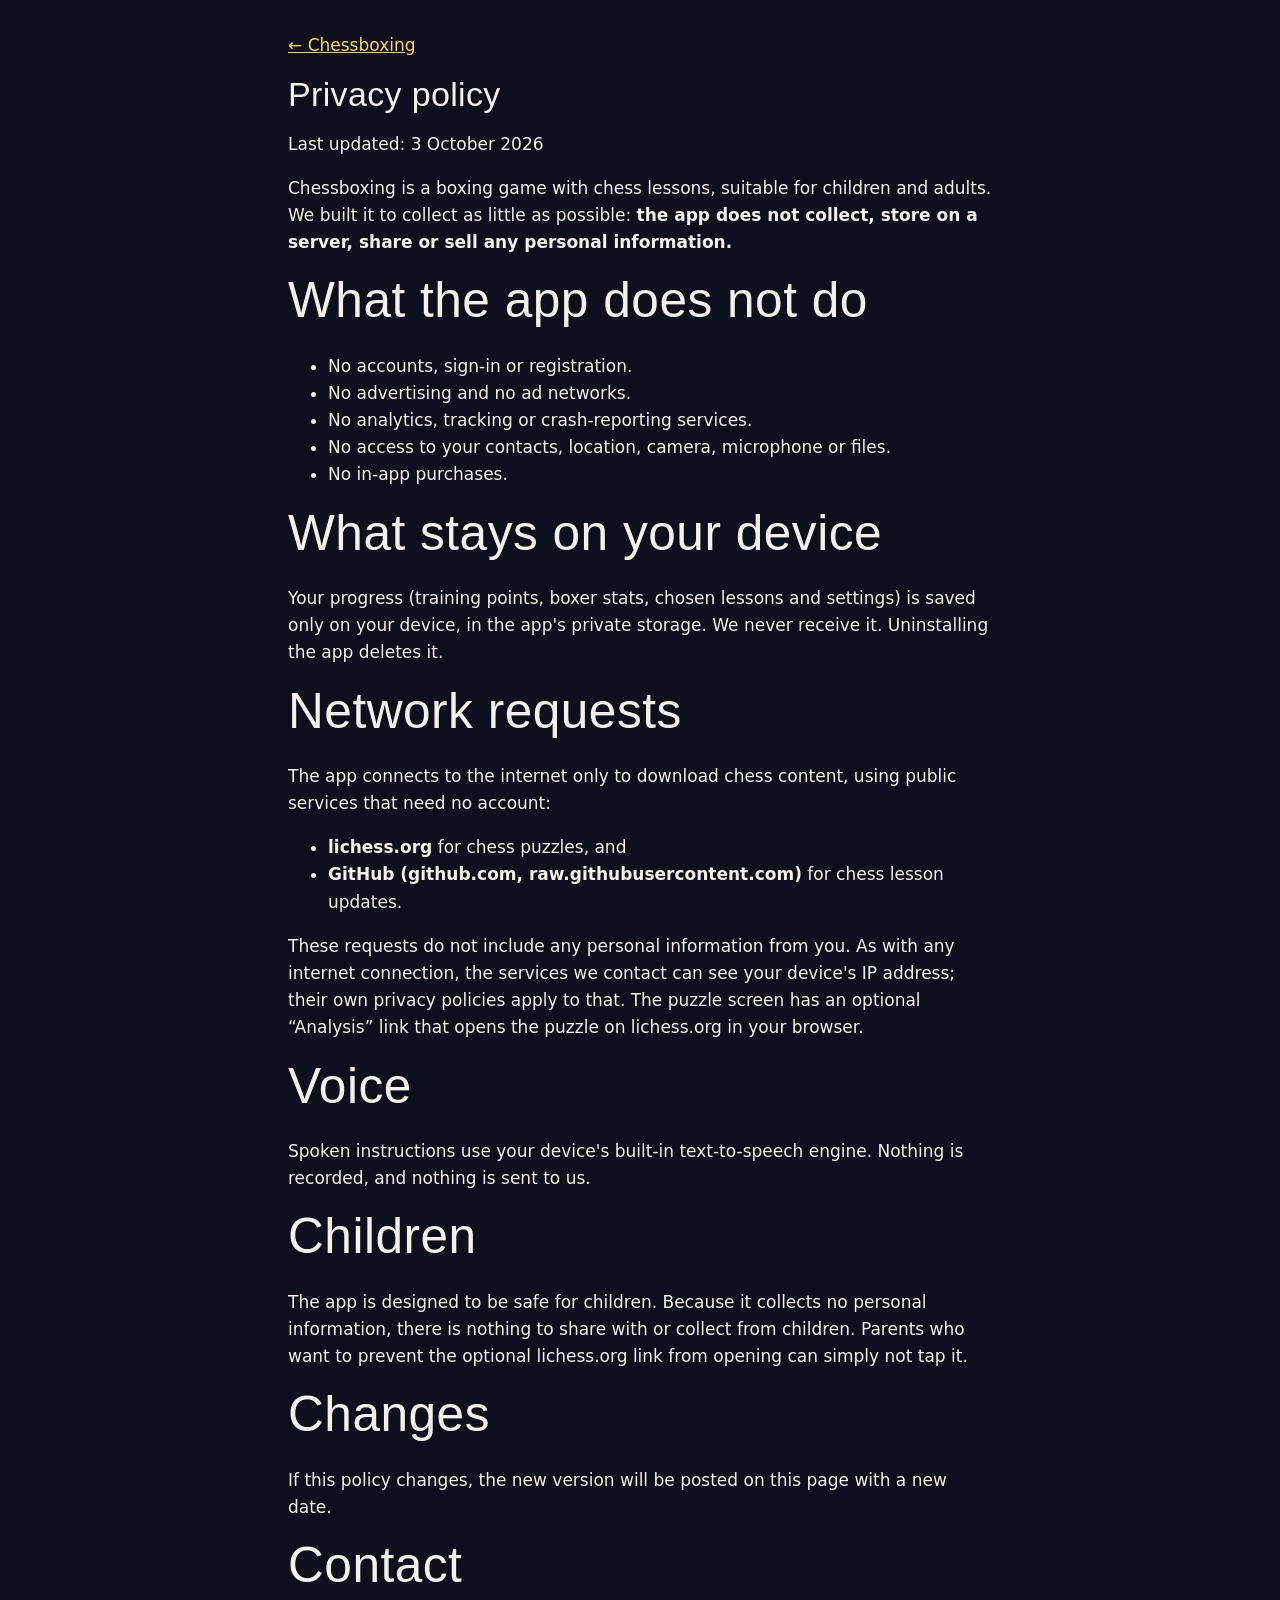
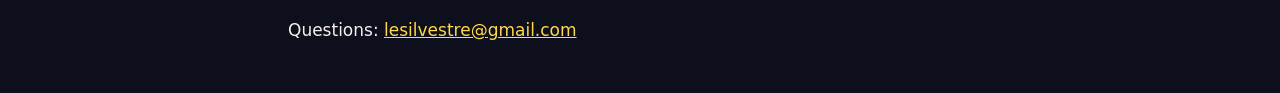
==== privacy.html @ 1cac61a2 "Add privacy policy page Co-Authored-By: Claude Sonnet 5.5 <noreply@anthropic.com>" ====
<!doctype html>
<html lang="en">
<head>
<meta charset="utf-8">
<meta name="viewport" content="width=device-width, initial-scale=1">
<title>Privacy policy: Chessboxing</title>
<meta name="robots" content="index,follow">
<link rel="icon" type="image/png" href="img/favicon.png">
<link rel="stylesheet" href="style.css">
</head>
<body>
<main class="wrap" style="max-width:46rem;padding:2rem 1rem">
<p><a href="./">&larr; Chessboxing</a></p>
<h1>Privacy policy</h1>
<p>Last updated: 3 October 2026</p>

<p>Chessboxing is a boxing game with chess lessons, suitable for children and adults. We built it to collect as little as possible: <strong>the app does not collect, store on a server, share or sell any personal information.</strong></p>

<h2>What the app does not do</h2>
<ul>
<li>No accounts, sign-in or registration.</li>
<li>No advertising and no ad networks.</li>
<li>No analytics, tracking or crash-reporting services.</li>
<li>No access to your contacts, location, camera, microphone or files.</li>
<li>No in-app purchases.</li>
</ul>

<h2>What stays on your device</h2>
<p>Your progress (training points, boxer stats, chosen lessons and settings) is saved only on your device, in the app's private storage. We never receive it. Uninstalling the app deletes it.</p>

<h2>Network requests</h2>
<p>The app connects to the internet only to download chess content, using public services that need no account:</p>
<ul>
<li><strong>lichess.org</strong> for chess puzzles, and</li>
<li><strong>GitHub (github.com, raw.githubusercontent.com)</strong> for chess lesson updates.</li>
</ul>
<p>These requests do not include any personal information from you. As with any internet connection, the services we contact can see your device's IP address; their own privacy policies apply to that. The puzzle screen has an optional &ldquo;Analysis&rdquo; link that opens the puzzle on lichess.org in your browser.</p>

<h2>Voice</h2>
<p>Spoken instructions use your device's built-in text-to-speech engine. Nothing is recorded, and nothing is sent to us.</p>

<h2>Children</h2>
<p>The app is designed to be safe for children. Because it collects no personal information, there is nothing to share with or collect from children. Parents who want to prevent the optional lichess.org link from opening can simply not tap it.</p>

<h2>Changes</h2>
<p>If this policy changes, the new version will be posted on this page with a new date.</p>

<h2>Contact</h2>
<p>Questions: <a href="mailto:lesilvestre@gmail.com">lesilvestre@gmail.com</a></p>
</main>
</body>
</html>
---- style.css ----
/* Chessboxing promo site. Hand-written; index.html is generated by
   tools/website/make_website.py but this file is not. */

:root {
  --bg: #0e0f1c;
  --bg-2: #13152a;
  --panel: #181b33;
  --panel-2: #20244a;
  --line: #2d3262;
  --text: #f3f1ea;
  --muted: #a9adc9;
  --gold: #ffd84d;
  --gold-ink: #231c00;
  --red: #ef4b5b;
  --blue: #4a86e8;
  --teal: #2fc4b2;
  --beg: #62d68f;
  --int: #ffd84d;
  --adv: #ff8059;
  --radius: 16px;
  --display: "Lilita One", Impact, "Arial Black", sans-serif;
  --body: "Nunito", system-ui, -apple-system, "Segoe UI", Roboto, sans-serif;
}

* { box-sizing: border-box; }
html { scroll-behavior: smooth; scroll-padding-top: 72px; }
@media (prefers-reduced-motion: reduce) { html { scroll-behavior: auto; } }
body {
  margin: 0;
  background: var(--bg);
  color: var(--text);
  font: 400 1.0625rem/1.6 var(--body);
  -webkit-font-smoothing: antialiased;
}
img { max-width: 100%; height: auto; display: block; }
a { color: var(--gold); }
.wrap { width: min(1120px, 100% - 32px); margin-inline: auto; }

.skip { position: absolute; left: -999px; top: 8px; background: var(--gold); color: var(--gold-ink); padding: 8px 14px; border-radius: 8px; z-index: 100; }
.skip:focus { left: 8px; }

:focus-visible { outline: 3px solid var(--gold); outline-offset: 3px; border-radius: 6px; }

h1, h2, h3, h4 { font-family: var(--display); font-weight: 400; line-height: 1.1; letter-spacing: 0.01em; margin: 0 0 .5em; }
h2 { font-size: clamp(2rem, 5vw, 3.1rem); }
h3 { font-size: 1.6rem; }
h4 { font-size: 1.15rem; }
p { margin: 0 0 1em; }

.eyebrow { font-family: var(--display); letter-spacing: .14em; text-transform: uppercase; color: var(--gold); font-size: .95rem; margin-bottom: .4em; }
.lead { font-size: 1.2rem; color: var(--muted); max-width: 46rem; }
.fine { color: var(--muted); font-size: .92rem; }
section { padding: clamp(56px, 8vw, 104px) 0; }

/* ---------- nav ---------- */
.nav { position: sticky; top: 0; z-index: 50; background: rgba(14, 15, 28, .88); backdrop-filter: blur(10px); border-bottom: 1px solid var(--line); }
.nav-in { display: flex; align-items: center; justify-content: space-between; min-height: 60px; gap: 16px; }
.brand { display: flex; align-items: center; gap: 10px; font-family: var(--display); font-size: 1.4rem; color: var(--text); text-decoration: none; }
.brand img { border-radius: 8px; }
.nav nav { display: flex; gap: 6px; }
.nav nav a { color: var(--text); text-decoration: none; padding: 8px 12px; border-radius: 999px; font-weight: 600; font-size: .98rem; }
.nav nav a:hover { background: var(--panel-2); }
.nav-toggle { display: none; background: var(--panel-2); color: var(--text); border: 1px solid var(--line); border-radius: 999px; padding: 8px 16px; font: 600 1rem var(--body); cursor: pointer; }
@media (max-width: 760px) {
  .nav-toggle { display: block; }
  .nav nav { display: none; position: absolute; left: 0; right: 0; top: 100%; flex-direction: column; background: var(--bg-2); border-bottom: 1px solid var(--line); padding: 8px 16px 16px; }
  .nav nav.open { display: flex; }
  .nav nav a { padding: 12px; }
}

/* ---------- buttons ---------- */
.cta-row { display: flex; flex-wrap: wrap; gap: 12px; }
.btn { display: inline-block; font-family: var(--display); font-size: 1.2rem; padding: 14px 28px; border-radius: 12px; text-decoration: none; color: var(--text); background: var(--panel-2); border: 2px solid var(--line); transition: transform .12s, background .12s; }
.btn:hover { transform: translateY(-2px); background: #2a2f5e; }
.btn.primary { background: var(--gold); color: var(--gold-ink); border-color: #fff3b0; box-shadow: 0 6px 0 #b5911c; }
.btn.primary:hover { background: #ffe376; }
.btn.disabled { cursor: default; opacity: .92; }
.btn.disabled:hover { transform: none; background: var(--gold); }

/* ---------- hero ---------- */
.hero { padding: 28px 0 0; background: radial-gradient(1200px 500px at 50% 0, #26204f 0, transparent 70%); }
.hero-art { border-radius: 22px; overflow: hidden; border: 3px solid var(--line); box-shadow: 0 30px 80px rgba(0, 0, 0, .55), 0 0 0 6px rgba(255, 216, 77, .08); }
.hero-art img { width: 100%; }
.hero-copy { text-align: center; padding: clamp(32px, 5vw, 56px) 0 clamp(24px, 4vw, 48px); }
.hero h1 { font-size: clamp(2.4rem, 7vw, 4.6rem); margin-bottom: .3em; }
.hero h1 span { color: var(--gold); display: block; }
.hero .lede { font-size: clamp(1.1rem, 2.2vw, 1.35rem); color: var(--muted); max-width: 44rem; margin: 0 auto 1.6em; }
.hero .cta-row { justify-content: center; }

/* ---------- idea ---------- */
.idea { background: var(--bg-2); border-block: 1px solid var(--line); }
.two-col { display: grid; grid-template-columns: 1.3fr 1fr; gap: clamp(24px, 5vw, 64px); align-items: center; margin: 24px 0 40px; }
.two-col p { font-size: 1.15rem; }
.pull { margin: 0; padding: 28px 30px; font-family: var(--display); font-size: clamp(1.6rem, 3vw, 2.2rem); line-height: 1.2; color: var(--gold); background: var(--panel); border-left: 6px solid var(--gold); border-radius: 0 var(--radius) var(--radius) 0; }
@media (max-width: 800px) { .two-col { grid-template-columns: 1fr; } }

.steps { list-style: none; margin: 0; padding: 0; display: grid; grid-template-columns: repeat(3, 1fr); gap: 20px; counter-reset: s; }
.steps li { position: relative; background: var(--panel); border: 1px solid var(--line); border-radius: var(--radius); padding: 28px 24px 24px; }
.steps li:not(:last-child)::after { content: "\2192"; position: absolute; right: -19px; top: 50%; transform: translateY(-50%); z-index: 2; width: 34px; height: 34px; border-radius: 50%; background: var(--gold); color: var(--gold-ink); display: grid; place-items: center; font-weight: 800; }
.step-n { display: grid; place-items: center; width: 44px; height: 44px; border-radius: 50%; background: var(--red); font-family: var(--display); font-size: 1.5rem; margin-bottom: 14px; }
.steps li:nth-child(2) .step-n { background: var(--blue); }
.steps li:nth-child(3) .step-n { background: var(--teal); color: #05302b; }
.steps p { color: var(--muted); margin: 0; }
.note-line { text-align: center; font-family: var(--display); font-size: clamp(1.2rem, 2.4vw, 1.6rem); color: var(--gold); margin: 36px 0 0; }
@media (max-width: 820px) {
  .steps { grid-template-columns: 1fr; }
  .steps li:not(:last-child)::after { content: "\2193"; right: auto; left: 50%; top: auto; bottom: -19px; transform: translateX(-50%); }
}

/* ---------- screenshots ---------- */
.shot { margin: 0; }
.shot-btn { display: block; width: 100%; padding: 0; border: 3px solid #05060d; border-radius: 18px; background: #05060d; overflow: hidden; cursor: zoom-in; box-shadow: 0 0 0 2px var(--line), 0 18px 40px rgba(0, 0, 0, .45); transition: transform .15s, box-shadow .15s; }
.shot-btn:hover { transform: translateY(-3px); box-shadow: 0 0 0 2px var(--gold), 0 22px 48px rgba(0, 0, 0, .5); }
.shot-btn img { width: 100%; aspect-ratio: 1846 / 822; object-fit: cover; }
.shot figcaption { color: var(--muted); font-size: .95rem; margin-top: 10px; text-align: center; }
.trio { display: grid; grid-template-columns: repeat(3, 1fr); gap: 22px; }
@media (max-width: 900px) { .trio { grid-template-columns: 1fr; max-width: 560px; margin-inline: auto; } }
.band { padding: clamp(40px, 6vw, 72px) 0; background: linear-gradient(180deg, var(--bg) 0, #191540 100%); }

/* ---------- lessons ---------- */
.presets { display: grid; grid-template-columns: repeat(3, 1fr); gap: 20px; margin: 36px 0 56px; }
.preset { background: var(--panel); border: 1px solid var(--line); border-radius: var(--radius); padding: 24px; display: flex; flex-direction: column; }
.preset h3 { color: var(--gold); margin-bottom: .3em; }
.preset > p { color: var(--muted); font-size: .98rem; }
.preset ol { margin: 0; padding-left: 1.4em; font-size: .98rem; }
.preset li { padding: 2px 0; }
.preset li.extra { color: var(--teal); font-style: italic; }
.preset.custom .shot { margin-top: 8px; }
.preset.custom .shot figcaption { display: none; }
@media (max-width: 960px) { .presets { grid-template-columns: 1fr; } }

.how { background: var(--panel-2); border-radius: var(--radius); padding: clamp(22px, 4vw, 40px); margin-bottom: 56px; }
.how-list { list-style: none; margin: 0; padding: 0; display: grid; grid-template-columns: repeat(4, 1fr); gap: 20px; counter-reset: h; }
.how-list li { counter-increment: h; position: relative; padding-top: 44px; color: var(--muted); font-size: .98rem; }
.how-list li::before { content: counter(h); position: absolute; top: 0; left: 0; width: 34px; height: 34px; border-radius: 50%; background: var(--gold); color: var(--gold-ink); display: grid; place-items: center; font-family: var(--display); font-size: 1.1rem; }
.how-list strong { display: block; color: var(--text); font-size: 1.05rem; margin-bottom: 4px; }
@media (max-width: 960px) { .how-list { grid-template-columns: repeat(2, 1fr); } }
@media (max-width: 560px) { .how-list { grid-template-columns: 1fr; } }

.library-title { margin-bottom: 18px; }
.level-block { margin-bottom: 40px; }
.level-head { display: flex; flex-wrap: wrap; align-items: baseline; gap: 8px 18px; margin-bottom: 14px; }
.level-head h3 { margin: 0; }
.level-head p { margin: 0; color: var(--muted); }
.level-meta { margin-left: auto !important; font-size: .92rem; }
.badge { display: inline-block; padding: 2px 16px; border-radius: 999px; font-size: 1.15rem; color: var(--gold-ink); }
.level-beginner .badge { background: var(--beg); }
.level-intermediate .badge { background: var(--int); }
.level-advanced .badge { background: var(--adv); }
.lessons { list-style: none; margin: 0; padding: 0; display: grid; grid-template-columns: repeat(auto-fill, minmax(290px, 1fr)); gap: 14px; }
.lesson { background: var(--panel); border: 1px solid var(--line); border-top: 4px solid var(--c); border-radius: 12px; padding: 16px 18px; }
.level-beginner { --c: var(--beg); }
.level-intermediate { --c: var(--int); }
.level-advanced { --c: var(--adv); }
.lesson-top { display: flex; justify-content: space-between; align-items: flex-start; gap: 10px; }
.lesson h4 { margin: 0 0 6px; font-size: 1.1rem; }
.lesson p { margin: 0; color: var(--muted); font-size: .94rem; line-height: 1.5; }
.count { flex: none; font-size: .78rem; font-weight: 800; color: var(--c); border: 1px solid var(--c); border-radius: 999px; padding: 1px 9px; white-space: nowrap; }

/* ---------- fighting ---------- */
.fight-section { background: var(--bg-2); border-block: 1px solid var(--line); }
.fight-grid { display: grid; grid-template-columns: 1fr 1fr; gap: 24px; margin: 36px 0; }
@media (max-width: 860px) { .fight-grid { grid-template-columns: 1fr; } }
.controls, .mechanics, .stats-explain { background: var(--panel); border: 1px solid var(--line); border-radius: var(--radius); padding: 26px; }
.controls h3, .mechanics h3, .stats-explain h3 { color: var(--gold); }
.control-cols { display: grid; gap: 22px; }
.control-cols h4 { color: var(--muted); font-family: var(--body); font-weight: 800; font-size: .85rem; text-transform: uppercase; letter-spacing: .1em; margin-bottom: 10px; }
.keys { margin: 0; display: grid; gap: 10px; }
.keys > div { display: flex; align-items: center; justify-content: space-between; gap: 12px; border-bottom: 1px dashed var(--line); padding-bottom: 10px; }
.keys dt { display: flex; align-items: center; gap: 6px; flex-wrap: wrap; }
.keys dt em { color: var(--muted); font-size: .9rem; }
.keys dd { margin: 0; font-weight: 700; }
kbd { display: inline-grid; place-items: center; min-width: 38px; height: 38px; padding: 0 8px; background: #2b305e; border: 1px solid #5560a8; border-bottom-width: 4px; border-radius: 8px; font: 800 1rem var(--body); color: var(--text); }
.touch-note { color: var(--muted); margin: 0; font-size: .98rem; }
.touch-note b { color: var(--text); }
.mechanics ul { margin: 0; padding: 0; list-style: none; display: grid; gap: 14px; }
.mechanics li { padding-left: 22px; position: relative; color: var(--muted); }
.mechanics li::before { content: ""; position: absolute; left: 0; top: .6em; width: 10px; height: 10px; border-radius: 3px; background: var(--red); transform: rotate(45deg); }
.mechanics strong { color: var(--text); }

.stats-explain { margin-bottom: 36px; }
.stat-cards { list-style: none; padding: 0; margin: 0; display: grid; grid-template-columns: repeat(3, 1fr); gap: 16px; }
.stat-cards li { border-radius: 12px; padding: 18px; background: var(--panel-2); border-left: 6px solid var(--c); }
.stat-cards h4 { color: var(--c); margin-bottom: 4px; font-size: 1.3rem; }
.stat-cards p { margin: 0; color: var(--muted); font-size: .98rem; }
.s-stamina { --c: var(--teal); }
.s-strength { --c: var(--red); }
.s-speed { --c: var(--gold); }
@media (max-width: 760px) { .stat-cards { grid-template-columns: 1fr; } }

.ramp-block { display: grid; grid-template-columns: 1fr 1fr; gap: clamp(24px, 5vw, 64px); align-items: center; margin-bottom: 44px; }
.ramp-block p { color: var(--muted); }
@media (max-width: 860px) { .ramp-block { grid-template-columns: 1fr; } }
.ramp { margin: 0; background: var(--panel); border: 1px solid var(--line); border-radius: var(--radius); padding: 22px 22px 14px; }
.ramp-bars { list-style: none; margin: 0; padding: 0; height: 190px; display: flex; align-items: flex-end; gap: 4px; }
.ramp-bars li { flex: 1; height: var(--h); }
.ramp-bar { display: block; height: 100%; border-radius: 4px 4px 0 0; background: linear-gradient(180deg, var(--red), #8a1d3a); }
.ramp-bars li:first-child .ramp-bar { background: linear-gradient(180deg, var(--beg), #2f8a58); }
.ramp-bars li:last-child .ramp-bar { background: linear-gradient(180deg, var(--gold), #c58f12); }
.ramp figcaption { display: flex; justify-content: space-between; gap: 8px; margin-top: 10px; font-size: .8rem; color: var(--muted); }
.ramp figcaption span:nth-child(2) { text-align: center; color: var(--text); }

/* ---------- roster ---------- */
.roster { list-style: none; margin: 36px 0 18px; padding: 0; display: flex; flex-wrap: wrap; justify-content: center; gap: 16px; --cols: 5; }
.roster > li { flex: 0 0 calc((100% - (var(--cols) - 1) * 16px) / var(--cols)); }
@media (max-width: 1000px) { .roster { --cols: 4; } }
@media (max-width: 800px) { .roster { --cols: 3; } }
@media (max-width: 560px) { .roster { --cols: 2; gap: 12px; } .roster > li { flex-basis: calc((100% - 12px) / 2); } }
.boxer { position: relative; display: flex; flex-direction: column; align-items: center; text-align: center; padding: 34px 14px 16px; border-radius: var(--radius); border: 1px solid var(--line); background: radial-gradient(120% 70% at 50% 28%, color-mix(in srgb, var(--arena) 70%, #fff 6%) 0, var(--panel) 85%); overflow: hidden; transition: transform .15s; }
.boxer:hover { transform: translateY(-4px) rotate(-.4deg); }
.boxer img { height: 170px; width: auto; margin-bottom: 10px; filter: drop-shadow(0 8px 10px rgba(0, 0, 0, .5)); }
.boxer img.shadow { filter: drop-shadow(0 0 1px rgba(255, 255, 255, .55)) drop-shadow(0 0 14px rgba(255, 255, 255, .22)); }
.boxer h4 { margin-bottom: 6px; font-size: 1.1rem; }
.rung { position: absolute; top: 10px; left: 10px; width: 30px; height: 30px; border-radius: 50%; display: grid; place-items: center; background: rgba(0, 0, 0, .55); border: 1px solid rgba(255, 255, 255, .25); font-family: var(--display); font-size: .95rem; }
.tags { display: flex; gap: 5px; flex-wrap: wrap; justify-content: center; margin-bottom: 10px; min-height: 56px; align-content: flex-start; }
.tag { font-size: .72rem; font-weight: 800; letter-spacing: .04em; text-transform: uppercase; padding: 2px 8px; border-radius: 999px; background: rgba(0, 0, 0, .45); color: var(--text); }
.bars { width: 100%; display: grid; gap: 5px; }
.bar { display: flex; align-items: center; gap: 6px; }
.bar-label { width: 26px; text-align: left; font-size: .62rem; font-weight: 800; color: rgba(255, 255, 255, .6); text-transform: uppercase; }
.bar-track { flex: 1; height: 8px; border-radius: 4px; background: rgba(0, 0, 0, .5); overflow: hidden; }
.bar-fill { display: block; height: 100%; border-radius: 4px; }
.bar.strength .bar-fill { background: var(--red); }
.bar.stamina .bar-fill { background: var(--teal); }
.bar.speed .bar-fill { background: var(--gold); }
.boxer.boss { border-color: var(--gold); box-shadow: 0 0 0 2px rgba(255, 216, 77, .35), 0 0 50px rgba(255, 216, 77, .18); }
.boxer.boss .tag:first-child { background: var(--gold); color: var(--gold-ink); }
.legend { display: flex; gap: 18px; justify-content: center; color: var(--muted); font-size: .9rem; margin: 0; }
.legend span::before { content: ""; display: inline-block; width: 12px; height: 12px; border-radius: 3px; margin-right: 6px; vertical-align: -1px; }
.k-strength::before { background: var(--red); }
.k-stamina::before { background: var(--teal); }
.k-speed::before { background: var(--gold); }

/* ---------- gallery ---------- */
.gallery { background: var(--bg-2); border-top: 1px solid var(--line); }
.gallery-grid { display: grid; grid-template-columns: repeat(2, 1fr); gap: 26px; margin: 32px 0 14px; }
@media (max-width: 760px) { .gallery-grid { grid-template-columns: 1fr; } }

/* ---------- finale ---------- */
.finale { padding: 0; text-align: center; background: #07070f; }
.finale-art { position: relative; overflow: hidden; }
.finale-art img { width: 100%; }
.finale-art::after { content: ""; position: absolute; inset: auto 0 0 0; height: 14%; background: linear-gradient(180deg, transparent, #07070f); }
.finale-copy { position: relative; padding-top: 12px; padding-bottom: clamp(56px, 8vw, 96px); z-index: 2; }
.finale h2 { text-shadow: 0 3px 18px #000, 0 0 4px #000; }
.finale .lead { margin: 0 auto 1.6em; }
.finale .cta-row { justify-content: center; }

.foot { padding: 36px 0 48px; border-top: 1px solid var(--line); color: var(--muted); text-align: center; }
.foot p { margin: 0 0 6px; }

/* ---------- lightbox ---------- */
dialog { padding: 0; border: 0; background: transparent; max-width: min(96vw, 1400px); color: var(--text); }
dialog::backdrop { background: rgba(4, 4, 12, .88); }
dialog img { width: 100%; max-height: 82vh; object-fit: contain; border-radius: 14px; border: 3px solid #05060d; }
#lb-cap { text-align: center; margin: 10px 0 0; color: var(--muted); }
.lb-close { position: absolute; right: 8px; top: 8px; z-index: 2; width: 44px; height: 44px; border-radius: 50%; border: 2px solid var(--line); background: rgba(14, 15, 28, .9); color: var(--text); font-size: 1.8rem; line-height: 1; cursor: pointer; }

/* ---------- reveal ---------- */
@media (prefers-reduced-motion: no-preference) {
  .js .reveal { opacity: 0; transform: translateY(18px); transition: opacity .6s ease, transform .6s ease; }
  .js .reveal.in { opacity: 1; transform: none; }
}
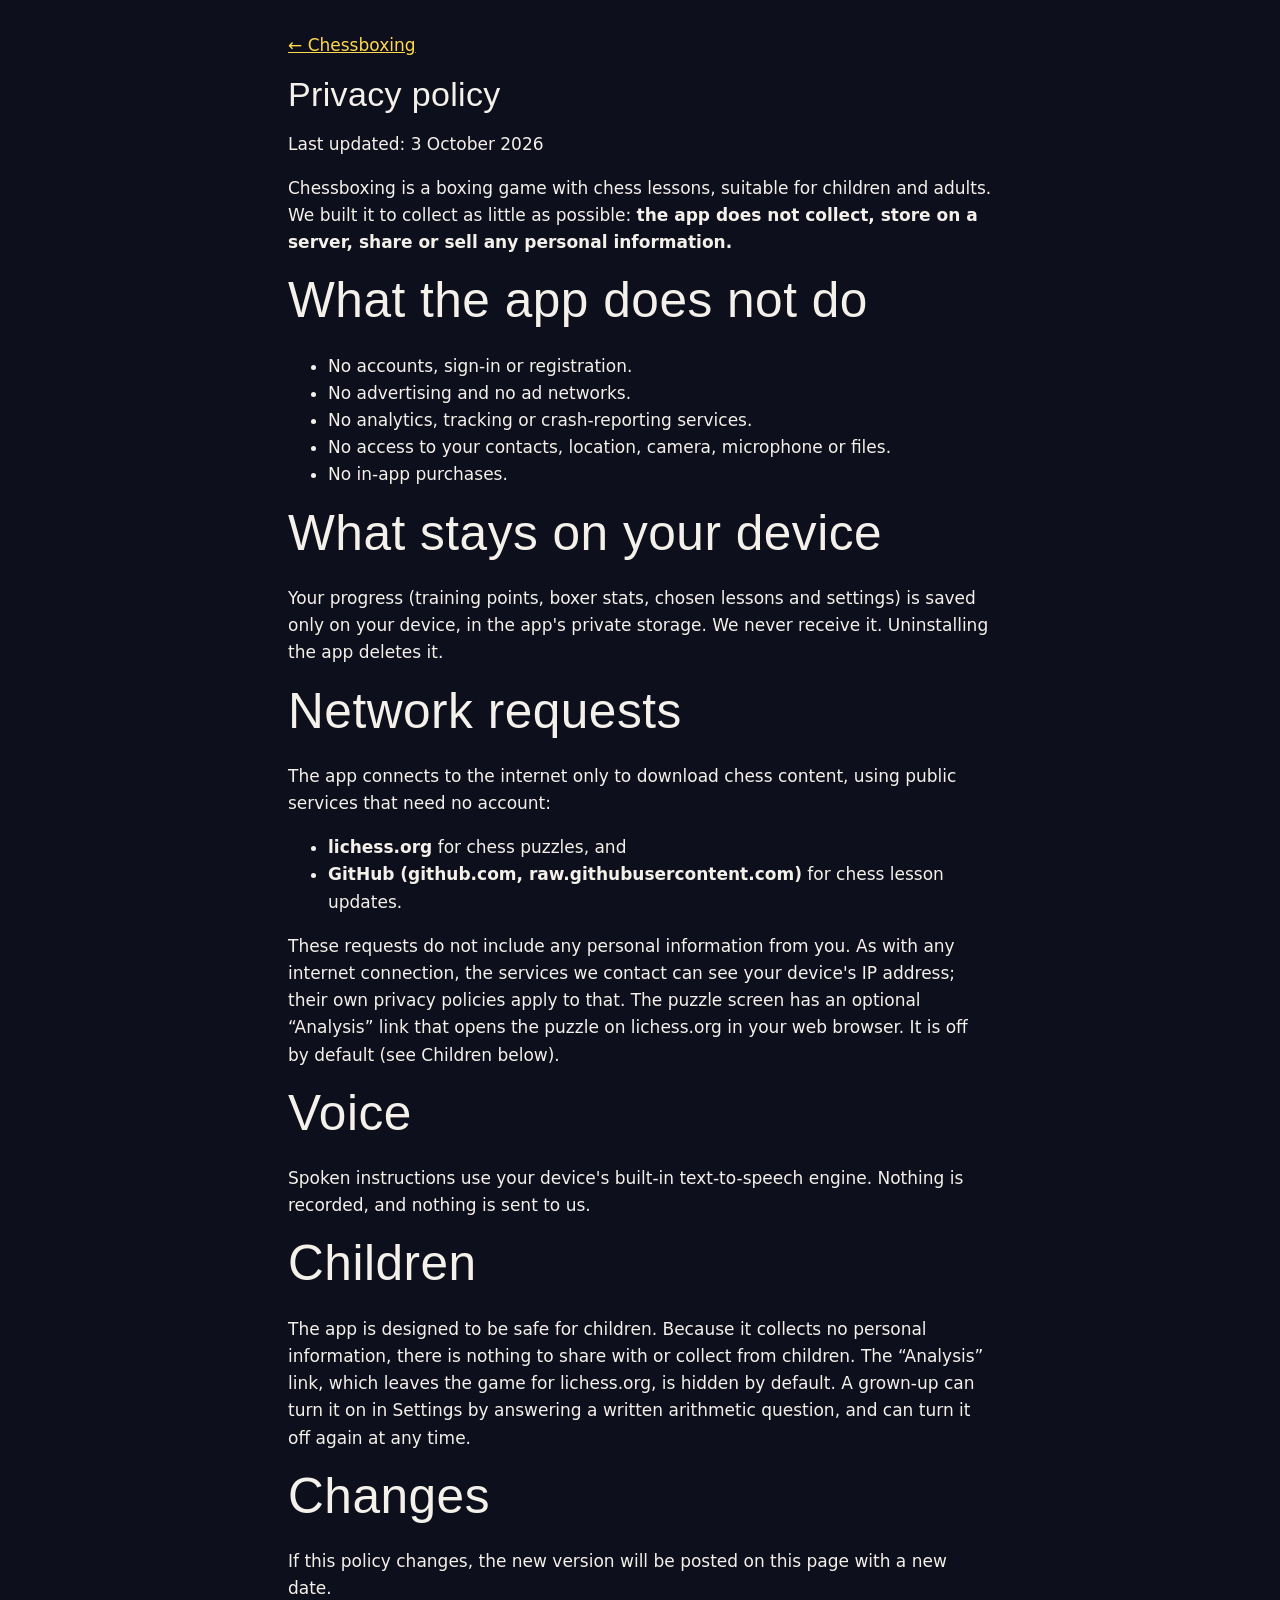
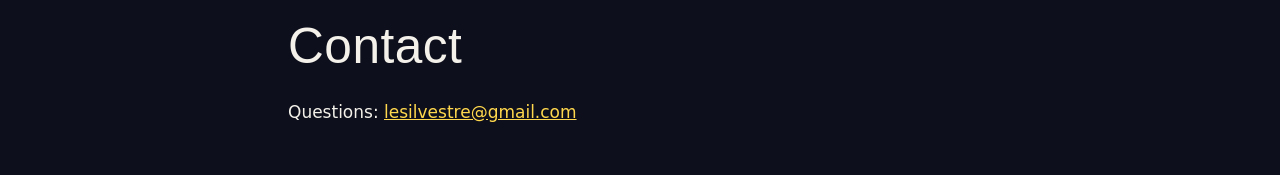
==== commit 71fa217b: "Privacy policy: Analysis link is off by default behind a grown-up question Co-Authored-By: Claude So" ====
--- a/privacy.html
+++ b/privacy.html
@@ -34,13 +34,13 @@
 <li><strong>lichess.org</strong> for chess puzzles, and</li>
 <li><strong>GitHub (github.com, raw.githubusercontent.com)</strong> for chess lesson updates.</li>
 </ul>
-<p>These requests do not include any personal information from you. As with any internet connection, the services we contact can see your device's IP address; their own privacy policies apply to that. The puzzle screen has an optional &ldquo;Analysis&rdquo; link that opens the puzzle on lichess.org in your browser.</p>
+<p>These requests do not include any personal information from you. As with any internet connection, the services we contact can see your device's IP address; their own privacy policies apply to that. The puzzle screen has an optional &ldquo;Analysis&rdquo; link that opens the puzzle on lichess.org in your web browser. It is off by default (see Children below).</p>
 
 <h2>Voice</h2>
 <p>Spoken instructions use your device's built-in text-to-speech engine. Nothing is recorded, and nothing is sent to us.</p>
 
 <h2>Children</h2>
-<p>The app is designed to be safe for children. Because it collects no personal information, there is nothing to share with or collect from children. Parents who want to prevent the optional lichess.org link from opening can simply not tap it.</p>
+<p>The app is designed to be safe for children. Because it collects no personal information, there is nothing to share with or collect from children. The &ldquo;Analysis&rdquo; link, which leaves the game for lichess.org, is hidden by default. A grown-up can turn it on in Settings by answering a written arithmetic question, and can turn it off again at any time.</p>
 
 <h2>Changes</h2>
 <p>If this policy changes, the new version will be posted on this page with a new date.</p>
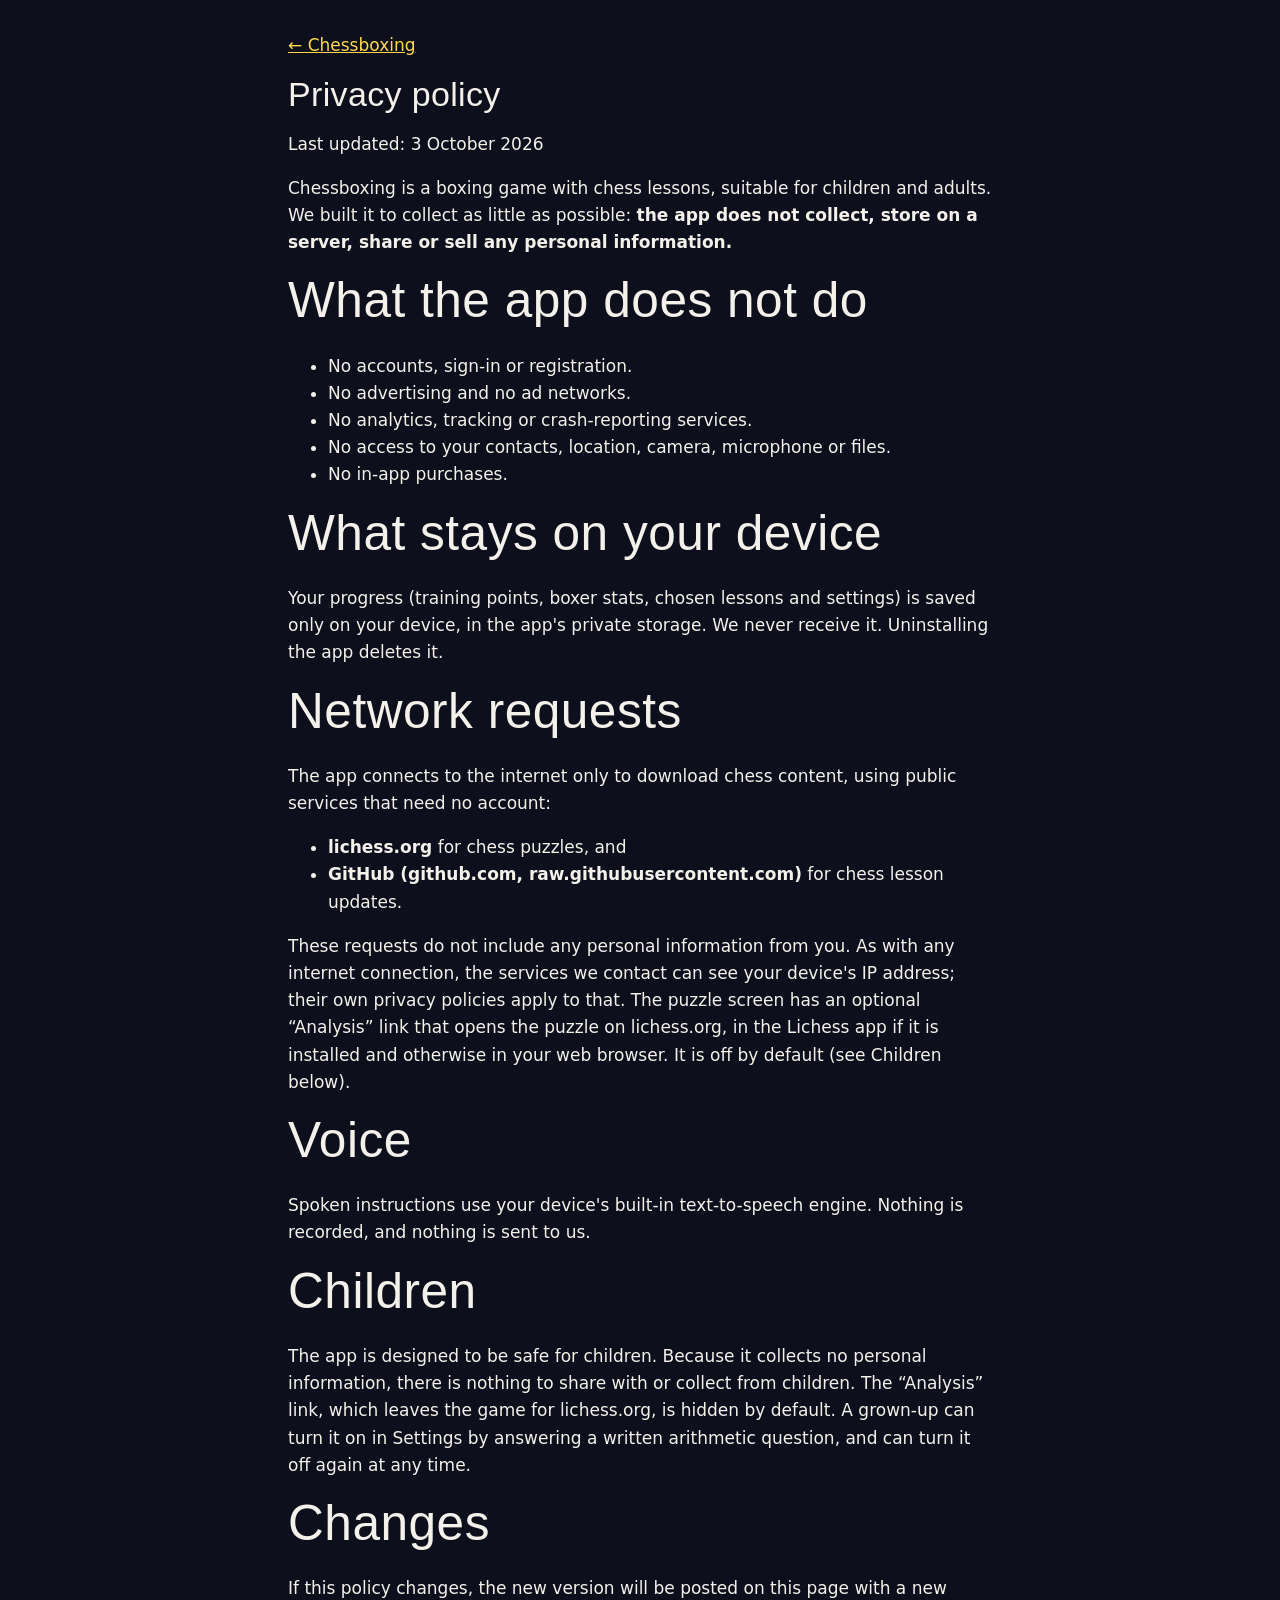
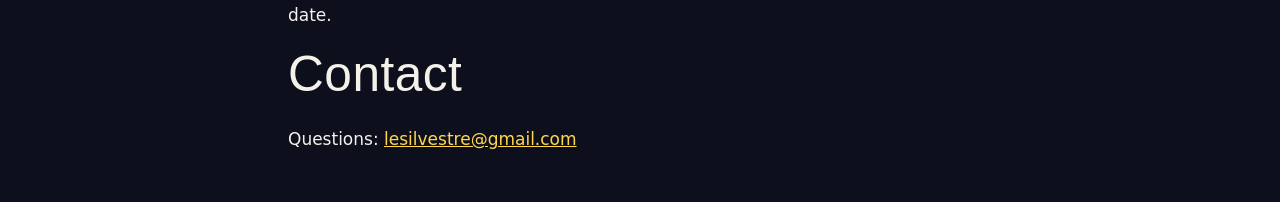
==== commit 40c8a51f: "Mr Coconuts' shadow image; Analysis opens the Lichess app Renames img/boxers/cool-supergm-alt-shadow" ====
--- a/privacy.html
+++ b/privacy.html
@@ -34,7 +34,7 @@
 <li><strong>lichess.org</strong> for chess puzzles, and</li>
 <li><strong>GitHub (github.com, raw.githubusercontent.com)</strong> for chess lesson updates.</li>
 </ul>
-<p>These requests do not include any personal information from you. As with any internet connection, the services we contact can see your device's IP address; their own privacy policies apply to that. The puzzle screen has an optional &ldquo;Analysis&rdquo; link that opens the puzzle on lichess.org in your web browser. It is off by default (see Children below).</p>
+<p>These requests do not include any personal information from you. As with any internet connection, the services we contact can see your device's IP address; their own privacy policies apply to that. The puzzle screen has an optional &ldquo;Analysis&rdquo; link that opens the puzzle on lichess.org, in the Lichess app if it is installed and otherwise in your web browser. It is off by default (see Children below).</p>
 
 <h2>Voice</h2>
 <p>Spoken instructions use your device's built-in text-to-speech engine. Nothing is recorded, and nothing is sent to us.</p>
